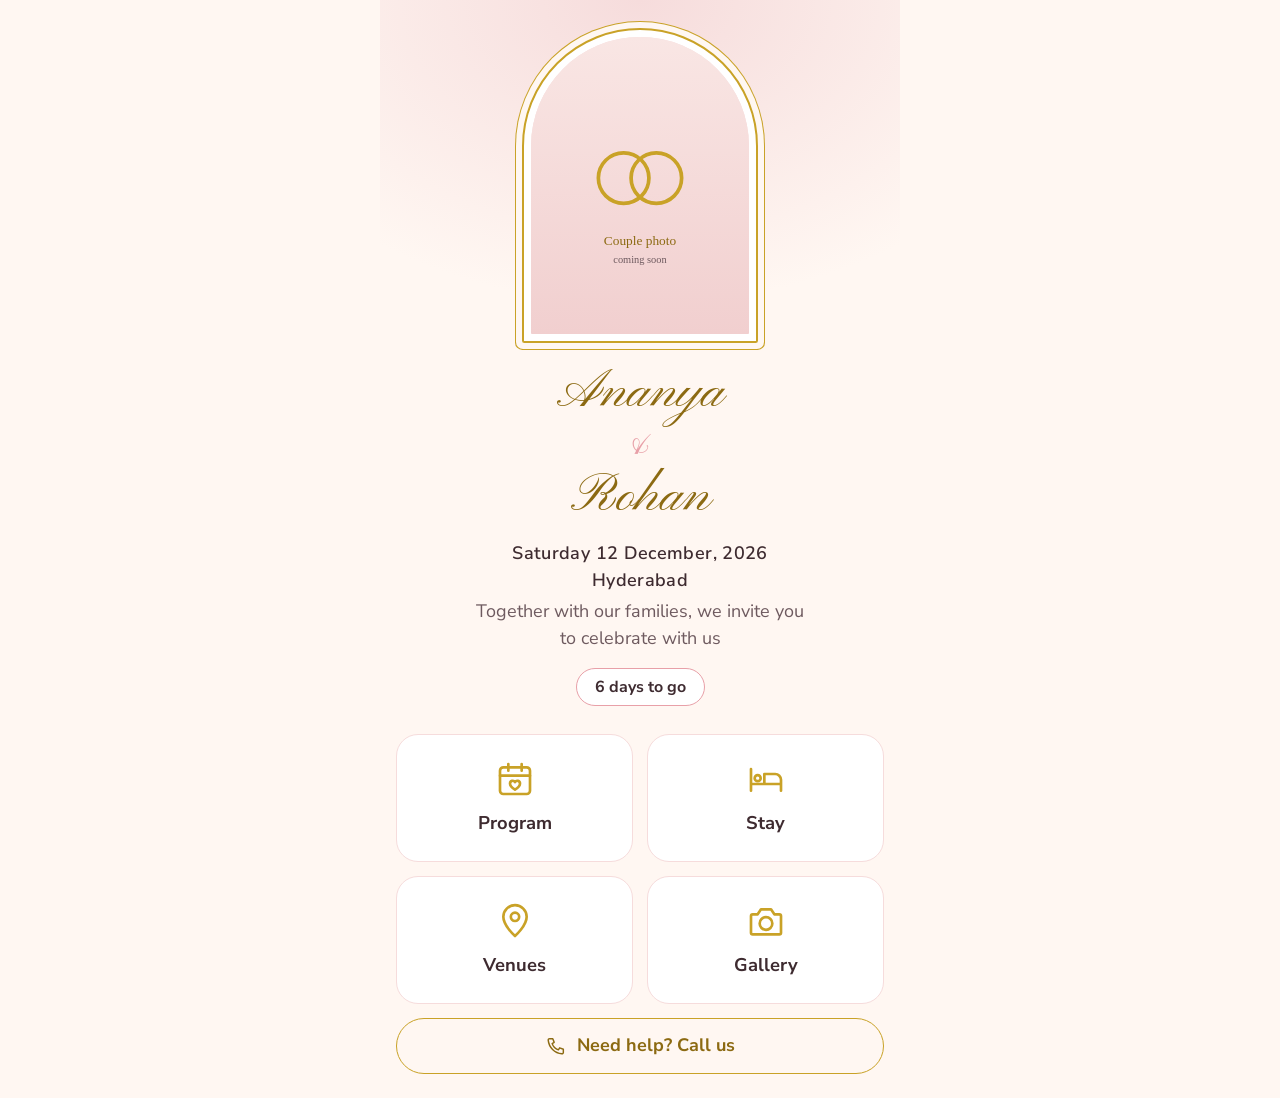
==== firebase_app/public/index.html @ ad64c3c8 "Add app Signed-off-by: Naga Himanshu Indraganti <Naga.Indraganti@analog.com>" ====
<!doctype html>
<html lang="en">
<head>
  <meta charset="utf-8">
  <meta name="viewport" content="width=device-width, initial-scale=1, viewport-fit=cover">
  <meta name="theme-color" content="">
  <meta name="apple-mobile-web-app-capable" content="yes">
  <meta name="mobile-web-app-capable" content="yes">
  <meta name="apple-mobile-web-app-status-bar-style" content="default">
  <title></title>
  <link rel="manifest" href="manifest.webmanifest">
  <link rel="apple-touch-icon" href="assets/icons/apple-touch-icon.png">
  <link rel="icon" href="assets/icons/icon-192.png">
  <link rel="preconnect" href="https://fonts.googleapis.com">
  <link rel="preconnect" href="https://fonts.gstatic.com" crossorigin>
  <link rel="stylesheet" href="styles.css">
  <script src="site-config.js"></script>
</head>
<body>
  <main id="app">
    <section id="view-home" class="view" data-route="">
      <header class="hero">
        <div class="arch"><img class="arch-photo" id="hero-photo" alt=""></div>
        <h1 class="names" id="hero-names"></h1>
        <p class="hero-date" id="hero-date"></p>
        <p class="hero-tagline" id="hero-tagline"></p>
        <p class="countdown" id="hero-countdown" hidden></p>
      </header>
      <nav class="tiles" id="home-tiles"></nav>
      <a class="contacts-strip" id="home-contacts" href="#contacts" hidden></a>
    </section>

    <section id="view-program" class="view inner" data-route="program" hidden>
      <div class="inner-header"></div>
      <div class="inner-body" id="program-body"></div>
    </section>

    <section id="view-stay" class="view inner" data-route="stay" hidden>
      <div class="inner-header"></div>
      <div class="inner-body">
        <div class="search">
          <label for="stay-search" id="stay-search-label"></label>
          <input id="stay-search" type="search" autocomplete="off" autocorrect="off" autocapitalize="words" spellcheck="false" enterkeyhint="search">
        </div>
        <p class="result-count" id="stay-count" aria-live="polite"></p>
        <ul class="stay-list" id="stay-list"></ul>
      </div>
    </section>

    <section id="view-venues" class="view inner" data-route="venues" hidden>
      <div class="inner-header"></div>
      <div class="inner-body" id="venues-body"></div>
    </section>

    <section id="view-gallery" class="view inner" data-route="gallery" hidden>
      <div class="inner-header"></div>
      <div class="inner-body" id="gallery-body"></div>
    </section>

    <section id="view-contacts" class="view inner" data-route="contacts" hidden>
      <div class="inner-header"></div>
      <div class="inner-body" id="contacts-body"></div>
    </section>
  </main>

  <div class="status-bar" id="status" role="status" hidden></div>
  <div class="install-hint" id="install-hint" hidden></div>

  <script src="app.js"></script>
</body>
</html>
---- firebase_app/public/styles.css ----
/* Colours and fonts are CSS variables filled from site-config.js (see applyTheme in app.js). */

*, *::before, *::after { box-sizing: border-box; }

html { -webkit-text-size-adjust: 100%; }

body {
  margin: 0;
  min-height: 100svh;
  background: var(--background);
  color: var(--ink);
  font-family: var(--font-body), system-ui, sans-serif;
  font-size: 18px;
  line-height: 1.5;
  -webkit-tap-highlight-color: transparent;
}

#app {
  max-width: 520px;
  margin: 0 auto;
  padding-bottom: calc(24px + env(safe-area-inset-bottom));
}

[hidden] { display: none !important; }

a { color: inherit; }

:focus-visible {
  outline: 3px solid var(--gold);
  outline-offset: 2px;
  border-radius: 8px;
}

.icon { width: 1em; height: 1em; flex: none; }

/* ---------- Home: hero ---------- */

.hero {
  min-height: 52svh;
  padding: calc(28px + env(safe-area-inset-top)) 16px 20px;
  display: flex;
  flex-direction: column;
  align-items: center;
  text-align: center;
  background: radial-gradient(120% 60% at 50% 0%, var(--blush) 0%, transparent 70%);
}

.arch {
  width: min(58vw, 236px);
  aspect-ratio: 3 / 4;
  padding: 7px;
  border: 2px solid var(--gold);
  border-radius: 999px 999px 20px 20px;
  /* second, finer gold line outside the frame */
  box-shadow: 0 0 0 6px var(--background), 0 0 0 7px var(--gold);
  background: var(--surface);
}

.arch-photo {
  display: block;
  width: 100%;
  height: 100%;
  object-fit: cover;
  border-radius: 999px 999px 14px 14px;
  background: var(--blush);
}

.names {
  margin: 22px 0 0;
  font-family: var(--font-script), "Snell Roundhand", "Apple Chancery", serif;
  font-weight: 400;
  font-size: clamp(2.6rem, 11vw, 3.4rem);
  line-height: 1.05;
  color: var(--gold-text);
}

.names .joiner {
  display: block;
  font-size: 0.75em;
  color: var(--rose);
  margin: 0.05em 0;
}

.hero-date {
  margin: 14px 0 0;
  font-weight: 600;
  letter-spacing: 0.02em;
}

.hero-tagline {
  margin: 4px 0 0;
  color: var(--ink-soft);
  max-width: 30ch;
}

.hero-tagline:empty { display: none; }

.countdown {
  margin: 16px 0 0;
  padding: 6px 18px;
  border-radius: 999px;
  background: var(--surface);
  border: 1px solid var(--rose);
  font-weight: 700;
  font-size: 1rem;
}

/* ---------- Home: tiles ---------- */

.tiles {
  display: grid;
  grid-template-columns: 1fr 1fr;
  gap: 14px;
  padding: 8px 16px 0;
}

.tile {
  display: flex;
  flex-direction: column;
  align-items: center;
  justify-content: center;
  gap: 10px;
  min-height: 128px;
  padding: 16px 8px;
  background: var(--surface);
  border: 1px solid var(--blush);
  border-radius: 22px;
  text-decoration: none;
  font-weight: 700;
  font-size: 1.15rem;
  transition: transform 120ms ease;
}

.tile:active { transform: scale(0.97); }

.tile .icon {
  width: 40px;
  height: 40px;
  color: var(--gold);
}

.contacts-strip {
  display: flex;
  align-items: center;
  justify-content: center;
  gap: 10px;
  margin: 14px 16px 0;
  min-height: 56px;
  padding: 12px 16px;
  border-radius: 999px;
  border: 1.5px solid var(--gold);
  text-decoration: none;
  font-weight: 700;
  color: var(--gold-text);
}

.contacts-strip .icon { width: 22px; height: 22px; }

/* ---------- Inner screens ---------- */

.inner-header {
  position: sticky;
  top: 0;
  z-index: 5;
  display: flex;
  align-items: center;
  gap: 8px;
  padding: calc(10px + env(safe-area-inset-top)) 12px 10px 8px;
  background: var(--background);
  border-bottom: 1px solid var(--blush);
}

.back-btn {
  display: inline-flex;
  align-items: center;
  justify-content: center;
  width: 48px;
  height: 48px;
  border: 0;
  border-radius: 999px;
  background: transparent;
  color: var(--ink);
  cursor: pointer;
}

.back-btn .icon { width: 26px; height: 26px; }

.inner-header h2 {
  flex: 1;
  margin: 0;
  font-size: 1.35rem;
  line-height: 1.2;
}

/* focused by script for screen readers on screen change; not interactive */
.inner-header h2:focus { outline: none; }

.inner-header .sprig {
  width: 44px;
  height: 44px;
  color: var(--gold);
  opacity: 0.8;
}

.inner-body { padding: 18px 16px 0; }

.message {
  margin: 24px 0;
  color: var(--ink-soft);
  text-align: center;
}

.btn {
  display: inline-flex;
  align-items: center;
  justify-content: center;
  gap: 8px;
  min-height: 48px;
  padding: 10px 18px;
  border-radius: 14px;
  border: 1.5px solid var(--gold);
  background: var(--gold);
  color: var(--ink);
  font: inherit;
  font-weight: 700;
  text-decoration: none;
  cursor: pointer;
}

.btn .icon { width: 20px; height: 20px; }

.btn-outline {
  background: transparent;
  color: var(--gold-text);
}

/* ---------- Program: timeline ---------- */

.day + .day { margin-top: 28px; }

.day-title {
  margin: 0 0 14px;
  font-size: 1.15rem;
  color: var(--gold-text);
}

.timeline {
  list-style: none;
  margin: 0;
  padding: 0 0 0 22px;
  border-left: 2px solid var(--gold);
  margin-left: 7px;
}

.event {
  position: relative;
  padding: 0 0 22px;
  scroll-margin-top: 96px;
}

.event:last-child { padding-bottom: 4px; }

.event::before {
  content: "";
  position: absolute;
  left: -31px;
  top: 6px;
  width: 14px;
  height: 14px;
  border-radius: 50%;
  background: var(--background);
  border: 2px solid var(--gold);
}

.event.is-now::before {
  background: var(--rose);
  border-color: var(--rose);
  box-shadow: 0 0 0 0 var(--rose);
  animation: pulse 2s ease-out infinite;
}

.event.is-next::before { background: var(--gold); }

@keyframes pulse {
  0% { box-shadow: 0 0 0 0 var(--rose); }
  100% { box-shadow: 0 0 0 12px transparent; }
}

.event-time {
  font-weight: 700;
  color: var(--gold-text);
  font-size: 1rem;
}

.badge {
  display: inline-block;
  margin-left: 8px;
  padding: 1px 10px;
  border-radius: 999px;
  font-size: 0.8rem;
  font-weight: 700;
  vertical-align: 2px;
}

.badge-now { background: var(--rose); color: var(--ink); }
.badge-next { border: 1.5px solid var(--gold); color: var(--gold-text); }

.event-name {
  margin: 2px 0 0;
  font-size: 1.15rem;
  font-weight: 700;
  line-height: 1.3;
}

.event-venue {
  margin: 4px 0 0;
  color: var(--ink-soft);
  display: flex;
  flex-wrap: wrap;
  align-items: center;
  gap: 4px 10px;
}

.map-link {
  display: inline-flex;
  align-items: center;
  gap: 4px;
  min-height: 36px;
  font-weight: 700;
  color: var(--gold-text);
  text-decoration: none;
}

.map-link .icon { width: 18px; height: 18px; }

.event-note {
  margin: 4px 0 0;
  color: var(--ink-soft);
  font-size: 0.95rem;
}

/* ---------- Stay: search + list ---------- */

.search label {
  display: block;
  margin-bottom: 8px;
  font-weight: 700;
}

.search input {
  width: 100%;
  min-height: 58px;
  padding: 12px 18px;
  border: 2px solid var(--blush);
  border-radius: 16px;
  background: var(--surface);
  color: var(--ink);
  font: inherit;
  font-size: 1.15rem;
  -webkit-appearance: none;
  appearance: none;
}

.search input:focus {
  outline: none;
  border-color: var(--gold);
}

.result-count {
  margin: 12px 2px 6px;
  color: var(--ink-soft);
  font-size: 0.95rem;
  min-height: 1.4em;
}

.stay-list {
  list-style: none;
  margin: 0;
  padding: 0;
}

.stay-row {
  display: grid;
  grid-template-columns: 2.2rem 1fr auto;
  align-items: center;
  gap: 10px;
  padding: 14px 4px;
  border-bottom: 1px solid var(--blush);
}

.stay-sno {
  color: var(--ink-soft);
  font-size: 0.9rem;
  text-align: right;
}

.stay-name {
  font-weight: 700;
  font-size: 1.1rem;
  line-height: 1.3;
  overflow-wrap: anywhere;
}

.stay-hotel {
  color: var(--ink-soft);
  font-size: 0.95rem;
}

.stay-note {
  color: var(--ink-soft);
  font-size: 0.9rem;
  font-style: italic;
}

.room {
  min-width: 4.6rem;
  padding: 6px 10px;
  border-radius: 14px;
  background: var(--blush);
  text-align: center;
  line-height: 1.15;
}

.room small {
  display: block;
  font-size: 0.75rem;
  color: var(--ink-soft);
}

.room strong { font-size: 1.25rem; }

.no-match { text-align: center; margin-top: 28px; }
.no-match p { color: var(--ink-soft); margin: 0 0 14px; }

/* ---------- Venues / contacts cards ---------- */

.card {
  padding: 18px;
  background: var(--surface);
  border: 1px solid var(--blush);
  border-radius: 18px;
}

.card + .card { margin-top: 14px; }

.card h3 {
  margin: 0;
  font-size: 1.15rem;
  line-height: 1.3;
}

.card p {
  margin: 4px 0 0;
  color: var(--ink-soft);
}

.card .actions {
  display: flex;
  gap: 10px;
  margin-top: 14px;
}

.card .actions .btn { flex: 1; }

/* ---------- Gallery ---------- */

.coming-soon {
  margin: 24px auto 0;
  max-width: 320px;
  padding: 48px 24px 36px;
  text-align: center;
  border: 2px solid var(--gold);
  border-radius: 999px 999px 24px 24px;
  background: var(--surface);
}

.coming-soon .icon {
  width: 48px;
  height: 48px;
  color: var(--gold);
}

.coming-soon h3 {
  margin: 12px 0 6px;
  font-family: var(--font-script), "Snell Roundhand", "Apple Chancery", serif;
  font-weight: 400;
  font-size: 2.4rem;
  line-height: 1.1;
  color: var(--gold-text);
}

.coming-soon p { margin: 0; color: var(--ink-soft); }

.gallery-actions {
  display: grid;
  gap: 12px;
  margin-top: 24px;
}

/* ---------- Floating bars ---------- */

.status-bar {
  position: fixed;
  left: 50%;
  top: calc(12px + env(safe-area-inset-top));
  transform: translateX(-50%);
  width: min(92vw, 480px);
  padding: 10px 16px;
  border-radius: 14px;
  background: var(--ink);
  color: var(--background);
  font-size: 0.95rem;
  text-align: center;
  z-index: 20;
}

.install-hint {
  position: fixed;
  left: 50%;
  bottom: calc(16px + env(safe-area-inset-bottom));
  transform: translateX(-50%);
  width: min(92vw, 480px);
  display: flex;
  align-items: center;
  gap: 12px;
  padding: 14px 14px 14px 18px;
  border-radius: 18px;
  background: var(--surface);
  border: 1.5px solid var(--gold);
  box-shadow: 0 8px 24px color-mix(in srgb, var(--ink) 18%, transparent);
  z-index: 15;
}

.install-hint p { margin: 0; flex: 1; font-size: 0.95rem; }

.install-hint .close {
  width: 44px;
  height: 44px;
  border: 0;
  background: transparent;
  color: var(--ink-soft);
  font-size: 1.5rem;
  cursor: pointer;
}

@media (prefers-reduced-motion: reduce) {
  .event.is-now::before { animation: none; }
  .tile { transition: none; }
  html { scroll-behavior: auto; }
}
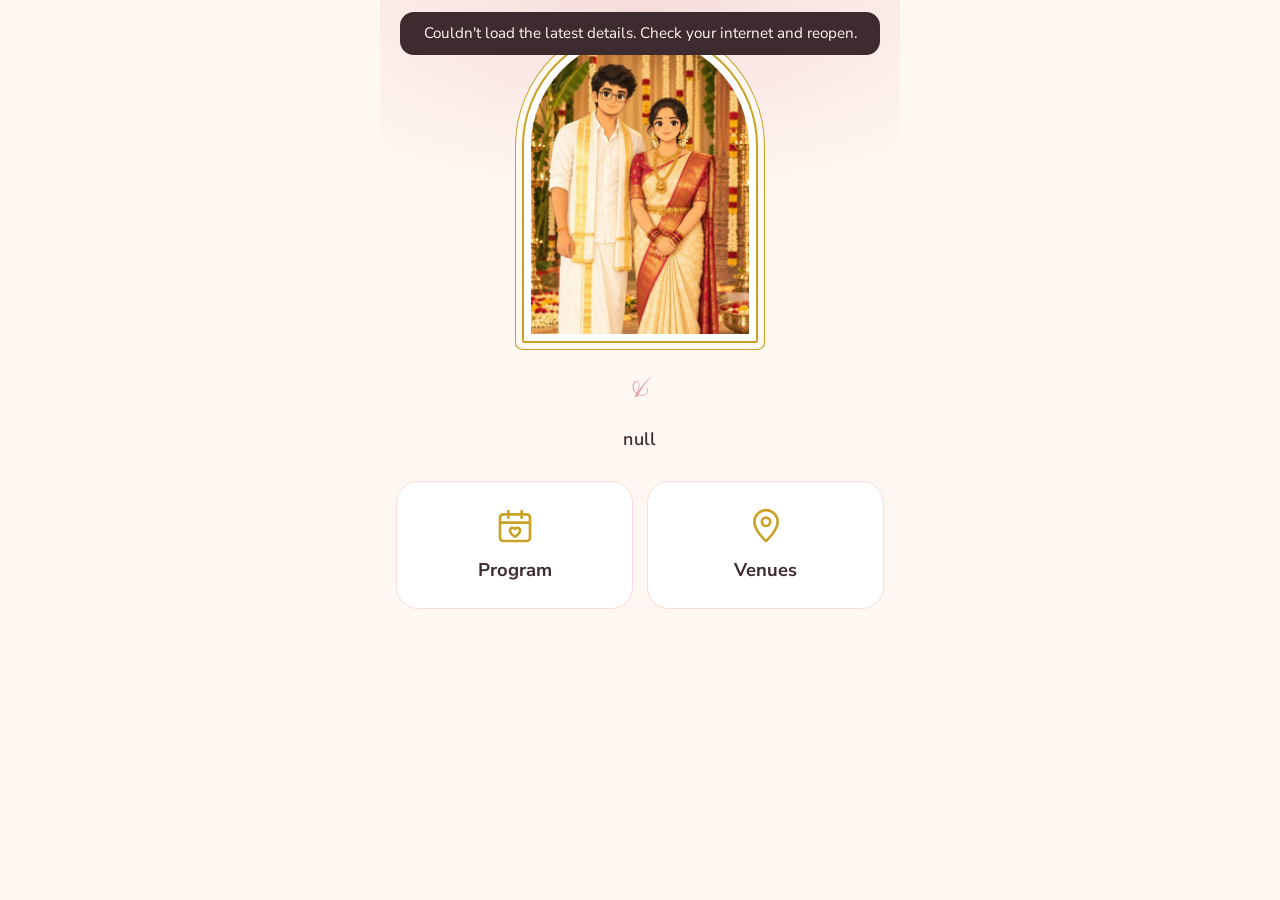
==== commit 467ae2ca: "Stay modifications, enable/disable tabs Signed-off-by: Naga Himanshu Indraganti <Naga.Indraganti@ana" ====
--- a/firebase_app/public/index.html
+++ b/firebase_app/public/index.html
@@ -41,6 +41,7 @@
         <div class="search">
           <label for="stay-search" id="stay-search-label"></label>
           <input id="stay-search" type="search" autocomplete="off" autocorrect="off" autocapitalize="words" spellcheck="false" enterkeyhint="search">
+          <p class="search-hint" id="stay-search-hint"></p>
         </div>
         <p class="result-count" id="stay-count" aria-live="polite"></p>
         <ul class="stay-list" id="stay-list"></ul>
--- a/firebase_app/public/styles.css
+++ b/firebase_app/public/styles.css
@@ -143,18 +143,20 @@
   display: flex;
   align-items: center;
   justify-content: center;
-  gap: 10px;
-  margin: 14px 16px 0;
-  min-height: 56px;
-  padding: 12px 16px;
+  gap: 8px;
+  width: fit-content;
+  margin: 16px auto 0;
+  min-height: 44px;
+  padding: 8px 20px;
   border-radius: 999px;
   border: 1.5px solid var(--gold);
   text-decoration: none;
   font-weight: 700;
-  color: var(--gold-text);
-}
-
-.contacts-strip .icon { width: 22px; height: 22px; }
+  font-size: 0.9rem;
+  color: var(--gold-text);
+}
+
+.contacts-strip .icon { width: 18px; height: 18px; }
 
 /* ---------- Inner screens ---------- */
 
@@ -366,6 +368,14 @@
   border-color: var(--gold);
 }
 
+.search-hint {
+  margin: 6px 4px 0;
+  color: var(--ink-soft);
+  font-size: 0.95rem;
+}
+
+.search-hint:empty { display: none; }
+
 .result-count {
   margin: 12px 2px 6px;
   color: var(--ink-soft);
@@ -373,12 +383,24 @@
   min-height: 1.4em;
 }
 
-.stay-list {
+.stay-list,
+.stay-rows {
   list-style: none;
   margin: 0;
   padding: 0;
 }
 
+.stay-group + .stay-group { margin-top: 26px; }
+
+.stay-hotel-title {
+  margin: 0;
+  padding: 0 4px 6px;
+  border-bottom: 1.5px solid var(--gold);
+  font-size: 1.15rem;
+  line-height: 1.3;
+  color: var(--gold-text);
+}
+
 .stay-row {
   display: grid;
   grid-template-columns: 2.2rem 1fr auto;
@@ -388,9 +410,9 @@
   border-bottom: 1px solid var(--blush);
 }
 
-.stay-sno {
-  color: var(--ink-soft);
-  font-size: 0.9rem;
+.stay-num {
+  color: var(--ink-soft);
+  font-size: 0.95rem;
   text-align: right;
 }
 
@@ -399,11 +421,6 @@
   font-size: 1.1rem;
   line-height: 1.3;
   overflow-wrap: anywhere;
-}
-
-.stay-hotel {
-  color: var(--ink-soft);
-  font-size: 0.95rem;
 }
 
 .stay-note {
